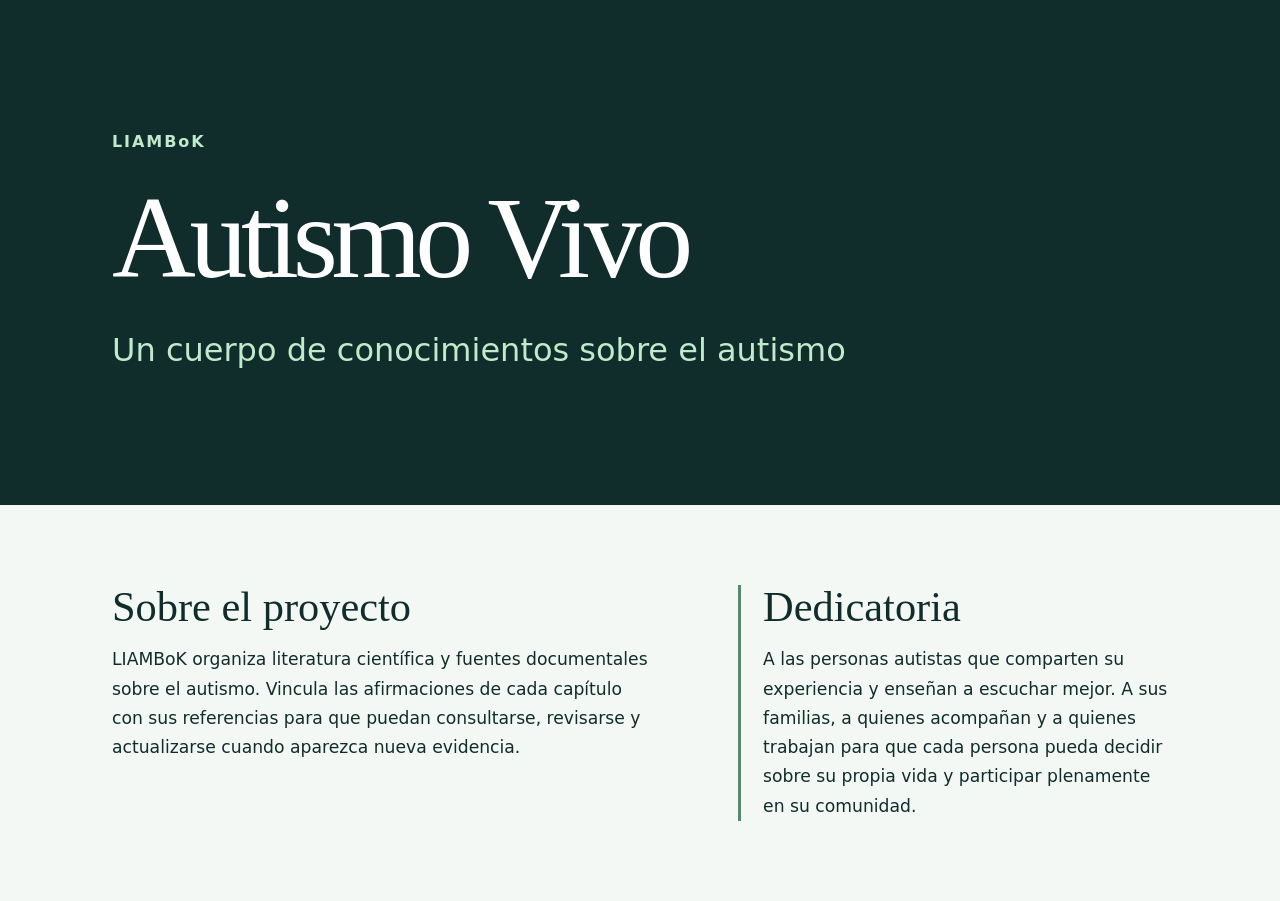
==== index.html @ 8f27c958 "Publica la portada de LIAMBoK" ====
<!doctype html>
<html lang="es">
<head>
  <meta charset="utf-8">
  <meta name="viewport" content="width=device-width, initial-scale=1">
  <meta name="description" content="LIAMBoK, un cuerpo de conocimientos vivo sobre el autismo que conecta fuentes, evidencia y revisión editorial.">
  <meta name="theme-color" content="#112d2b">
  <title>LIAMBoK · Autismo Vivo</title>
  <style>
    :root { color-scheme: light; --ink: #112d2b; --paper: #f3f8f5; --mint: #bfeacb; }
    * { box-sizing: border-box; }
    body { margin: 0; background: var(--paper); color: var(--ink); font-family: system-ui, sans-serif; }
    .wrap { width: min(100% - 3rem, 66rem); margin-inline: auto; }
    header { background: var(--ink); color: #fff; }
    .cover { padding-block: clamp(4rem, 12vw, 8rem); }
    .brand { margin: 0 0 1.4rem; color: var(--mint); font-weight: 650; letter-spacing: .12em; }
    h1, h2 { font-family: Georgia, serif; font-weight: 400; line-height: 1.05; }
    h1 { margin: 0; font-size: clamp(3.25rem, 10vw, 7.25rem); letter-spacing: -.055em; }
    .subtitle { margin: 1.45rem 0 0; color: var(--mint); font-size: clamp(1.25rem, 3.4vw, 2rem); }
    main { padding-block: clamp(2.75rem, 7vw, 5rem); }
    .content { display: grid; grid-template-columns: 1.25fr 1fr; gap: clamp(2rem, 7vw, 6rem); }
    h2 { margin: 0 0 1rem; font-size: clamp(1.9rem, 4vw, 2.65rem); }
    p { line-height: 1.7; }
    .content p { margin: 0; font-size: 1.075rem; }
    .dedication { border-left: .2rem solid #528b68; padding-left: 1.35rem; }
    @media (max-width: 44rem) { .content { grid-template-columns: 1fr; } }
  </style>
</head>
<body>
  <header>
    <div class="wrap cover">
      <p class="brand">LIAMBoK</p>
      <h1>Autismo Vivo</h1>
      <p class="subtitle">Un cuerpo de conocimientos sobre el autismo</p>
    </div>
  </header>
  <main class="wrap content">
    <section aria-labelledby="about">
      <h2 id="about">Sobre el proyecto</h2>
      <p>LIAMBoK organiza literatura científica y fuentes documentales sobre el autismo. Vincula las afirmaciones de cada capítulo con sus referencias para que puedan consultarse, revisarse y actualizarse cuando aparezca nueva evidencia.</p>
    </section>
    <section class="dedication" aria-labelledby="dedication">
      <h2 id="dedication">Dedicatoria</h2>
      <p>A las personas autistas que comparten su experiencia y enseñan a escuchar mejor. A sus familias, a quienes acompañan y a quienes trabajan para que cada persona pueda decidir sobre su propia vida y participar plenamente en su comunidad.</p>
    </section>
  </main>
</body>
</html>
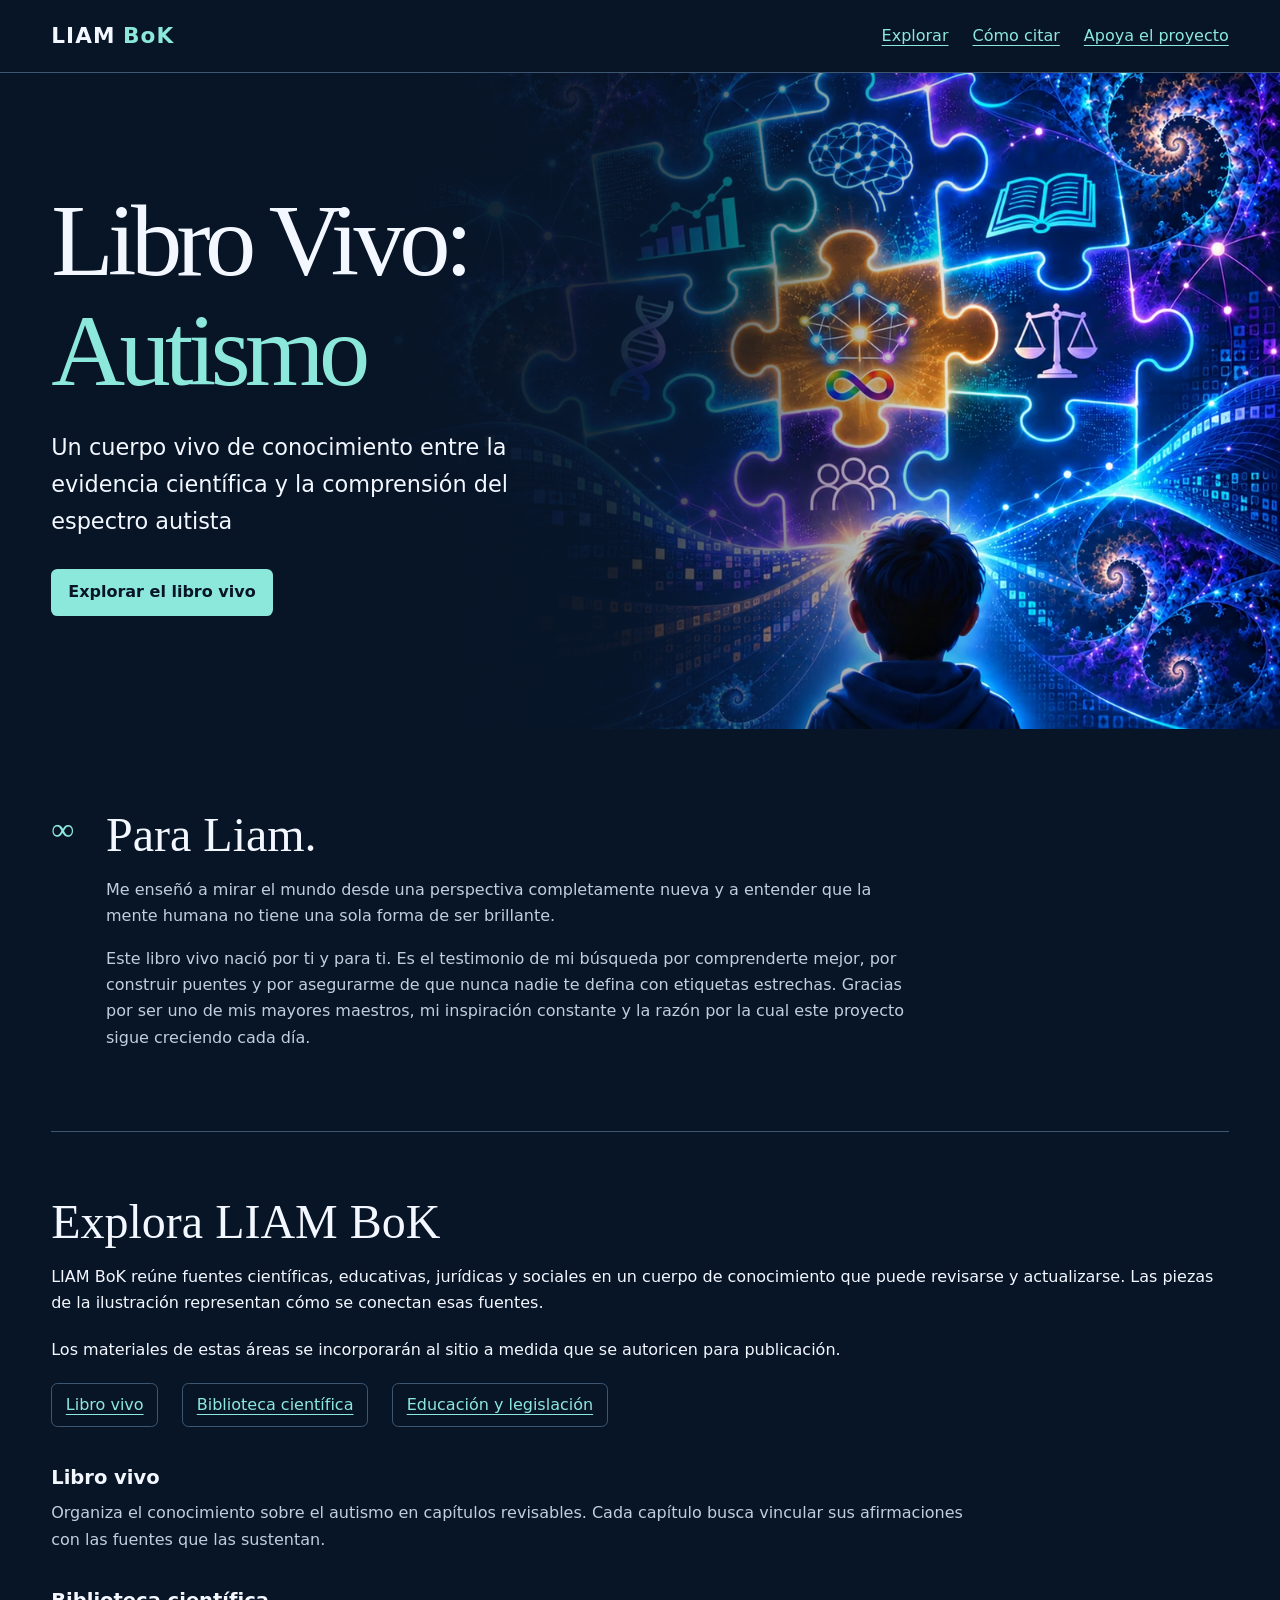
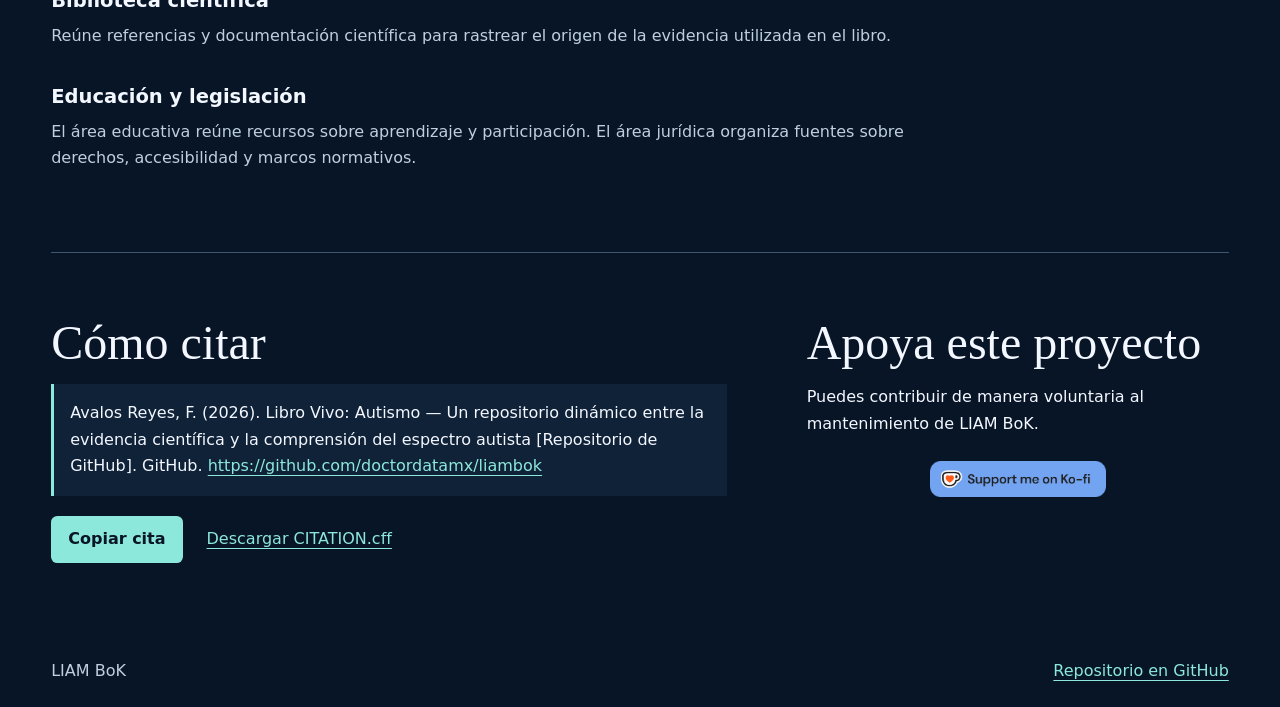
==== commit 8b797ba5: "Rediseña la portada institucional de LIAM BoK" ====
--- a/index.html
+++ b/index.html
@@ -3,46 +3,87 @@
 <head>
   <meta charset="utf-8">
   <meta name="viewport" content="width=device-width, initial-scale=1">
-  <meta name="description" content="LIAMBoK, un cuerpo de conocimientos vivo sobre el autismo que conecta fuentes, evidencia y revisión editorial.">
-  <meta name="theme-color" content="#112d2b">
-  <title>LIAMBoK · Autismo Vivo</title>
-  <style>
-    :root { color-scheme: light; --ink: #112d2b; --paper: #f3f8f5; --mint: #bfeacb; }
-    * { box-sizing: border-box; }
-    body { margin: 0; background: var(--paper); color: var(--ink); font-family: system-ui, sans-serif; }
-    .wrap { width: min(100% - 3rem, 66rem); margin-inline: auto; }
-    header { background: var(--ink); color: #fff; }
-    .cover { padding-block: clamp(4rem, 12vw, 8rem); }
-    .brand { margin: 0 0 1.4rem; color: var(--mint); font-weight: 650; letter-spacing: .12em; }
-    h1, h2 { font-family: Georgia, serif; font-weight: 400; line-height: 1.05; }
-    h1 { margin: 0; font-size: clamp(3.25rem, 10vw, 7.25rem); letter-spacing: -.055em; }
-    .subtitle { margin: 1.45rem 0 0; color: var(--mint); font-size: clamp(1.25rem, 3.4vw, 2rem); }
-    main { padding-block: clamp(2.75rem, 7vw, 5rem); }
-    .content { display: grid; grid-template-columns: 1.25fr 1fr; gap: clamp(2rem, 7vw, 6rem); }
-    h2 { margin: 0 0 1rem; font-size: clamp(1.9rem, 4vw, 2.65rem); }
-    p { line-height: 1.7; }
-    .content p { margin: 0; font-size: 1.075rem; }
-    .dedication { border-left: .2rem solid #528b68; padding-left: 1.35rem; }
-    @media (max-width: 44rem) { .content { grid-template-columns: 1fr; } }
-  </style>
+  <meta name="theme-color" content="#081526">
+  <meta name="description" content="LIAM BoK reúne conocimiento científico, educativo, jurídico y social sobre el autismo.">
+  <title>Libro Vivo: Autismo | LIAM BoK</title>
+  <link rel="stylesheet" href="styles.css">
+  <script src="citation.js" defer></script>
 </head>
 <body>
-  <header>
-    <div class="wrap cover">
-      <p class="brand">LIAMBoK</p>
-      <h1>Autismo Vivo</h1>
-      <p class="subtitle">Un cuerpo de conocimientos sobre el autismo</p>
+  <a class="skip" href="#contenido">Saltar al contenido</a>
+  <header class="masthead">
+    <div class="shell bar">
+      <a class="brand" href="./">LIAM <span>BoK</span></a>
+      <nav aria-label="Navegación principal">
+        <a href="#explorar">Explorar</a>
+        <a href="#como-citar">Cómo citar</a>
+        <a href="#apoyo">Apoya el proyecto</a>
+      </nav>
     </div>
   </header>
-  <main class="wrap content">
-    <section aria-labelledby="about">
-      <h2 id="about">Sobre el proyecto</h2>
-      <p>LIAMBoK organiza literatura científica y fuentes documentales sobre el autismo. Vincula las afirmaciones de cada capítulo con sus referencias para que puedan consultarse, revisarse y actualizarse cuando aparezca nueva evidencia.</p>
+  <main id="contenido">
+    <section class="hero" aria-labelledby="titulo">
+      <picture class="hero-art">
+        <source type="image/avif" srcset="portada-800.avif 800w, portada.avif 1600w" sizes="100vw">
+        <img src="portada.webp" alt="" width="1600" height="900" fetchpriority="high">
+      </picture>
+      <div class="shell hero-inner">
+        <div class="hero-copy">
+          <h1 id="titulo">Libro Vivo:<br><span>Autismo</span></h1>
+          <p>Un cuerpo vivo de conocimiento entre la evidencia científica y la comprensión del espectro autista</p>
+          <a class="primary" href="#libro">Explorar el libro vivo</a>
+        </div>
+      </div>
     </section>
-    <section class="dedication" aria-labelledby="dedication">
-      <h2 id="dedication">Dedicatoria</h2>
-      <p>A las personas autistas que comparten su experiencia y enseñan a escuchar mejor. A sus familias, a quienes acompañan y a quienes trabajan para que cada persona pueda decidir sobre su propia vida y participar plenamente en su comunidad.</p>
-    </section>
+    <div class="shell">
+      <section class="dedication" aria-labelledby="para-liam">
+        <span class="infinity" aria-hidden="true">∞</span>
+        <div>
+          <h2 id="para-liam">Para Liam.</h2>
+          <p>Me enseñó a mirar el mundo desde una perspectiva completamente nueva y a entender que la mente humana no tiene una sola forma de ser brillante.</p>
+          <p>Este libro vivo nació por ti y para ti. Es el testimonio de mi búsqueda por comprenderte mejor, por construir puentes y por asegurarme de que nunca nadie te defina con etiquetas estrechas. Gracias por ser uno de mis mayores maestros, mi inspiración constante y la razón por la cual este proyecto sigue creciendo cada día.</p>
+        </div>
+      </section>
+      <section class="section" id="explorar" aria-labelledby="explorar-titulo">
+        <h2 id="explorar-titulo">Explora LIAM BoK</h2>
+        <p>LIAM BoK reúne fuentes científicas, educativas, jurídicas y sociales en un cuerpo de conocimiento que puede revisarse y actualizarse. Las piezas de la ilustración representan cómo se conectan esas fuentes.</p>
+        <p>Los materiales de estas áreas se incorporarán al sitio a medida que se autoricen para publicación.</p>
+        <nav class="topics" aria-label="Áreas del cuerpo de conocimiento">
+          <a href="#libro">Libro vivo</a>
+          <a href="#biblioteca">Biblioteca científica</a>
+          <a href="#educacion-legislacion">Educación y legislación</a>
+        </nav>
+        <div class="area" id="libro">
+          <h3>Libro vivo</h3>
+          <p>Organiza el conocimiento sobre el autismo en capítulos revisables. Cada capítulo busca vincular sus afirmaciones con las fuentes que las sustentan.</p>
+        </div>
+        <div class="area" id="biblioteca">
+          <h3>Biblioteca científica</h3>
+          <p>Reúne referencias y documentación científica para rastrear el origen de la evidencia utilizada en el libro.</p>
+        </div>
+        <div class="area" id="educacion-legislacion">
+          <h3>Educación y legislación</h3>
+          <p>El área educativa reúne recursos sobre aprendizaje y participación. El área jurídica organiza fuentes sobre derechos, accesibilidad y marcos normativos.</p>
+        </div>
+      </section>
+      <div class="closing">
+        <section id="como-citar" aria-labelledby="cita-titulo">
+          <h2 id="cita-titulo">Cómo citar</h2>
+          <p class="citation" id="cita">Avalos Reyes, F. (2026). Libro Vivo: Autismo — Un repositorio dinámico entre la evidencia científica y la comprensión del espectro autista [Repositorio de GitHub]. GitHub. <a href="https://github.com/doctordatamx/liambok">https://github.com/doctordatamx/liambok</a></p>
+          <div class="actions">
+            <button type="button" id="copiar-cita" hidden>Copiar cita</button>
+            <a href="CITATION.cff" download>Descargar CITATION.cff</a>
+          </div>
+          <p id="estado-cita" role="status"></p>
+        </section>
+        <section id="apoyo" aria-labelledby="apoyo-titulo">
+          <h2 id="apoyo-titulo">Apoya este proyecto</h2>
+          <p>Puedes contribuir de manera voluntaria al mantenimiento de LIAM BoK.</p>
+          <a class="kofi" href="https://ko-fi.com/A5X5242156"><img src="kofi.avif" alt="Apoyar en Ko-fi" width="980" height="198" loading="lazy"></a>
+        </section>
+      </div>
+    </div>
   </main>
+  <footer><div class="shell bar"><span>LIAM BoK</span><a href="https://github.com/doctordatamx/liambok">Repositorio en GitHub</a></div></footer>
 </body>
 </html>
--- a/styles.css
+++ b/styles.css
@@ -0,0 +1,54 @@
+:root { color-scheme: dark; --navy: #081526; --panel: #102238; --line: #3d5773; --text: #f3f7ff; --muted: #bfcee1; --mint: #8ce8db; }
+* { box-sizing: border-box; }
+body { margin: 0; background: var(--navy); color: var(--text); font: 1rem/1.65 system-ui, sans-serif; }
+a { color: var(--mint); text-underline-offset: .24em; }
+a:hover { text-decoration-thickness: .14em; }
+:focus-visible { outline: 3px solid #ffd96e; outline-offset: 4px; }
+.skip { position: absolute; left: 1rem; top: .75rem; z-index: 3; padding: .6rem 1rem; background: var(--navy); transform: translateY(-180%); }
+.skip:focus { transform: none; }
+.shell { width: min(100% - clamp(2rem, 8vw, 7rem), 77rem); margin-inline: auto; }
+.bar, nav, .actions { display: flex; flex-wrap: wrap; align-items: center; gap: .65rem 1.5rem; }
+.bar { justify-content: space-between; min-height: 4.5rem; padding-block: .55rem; }
+.masthead, footer { border-block-end: 1px solid var(--line); }
+nav a, .bar a, .actions a { display: inline-flex; align-items: center; min-height: 2.75rem; }
+.brand { gap: .35em; font-size: 1.35rem; letter-spacing: .05em; color: var(--text); font-weight: 750; text-decoration: none; }
+.brand span, h1 span { color: var(--mint); }
+.hero { position: relative; isolation: isolate; background: #0c2138; }
+.hero-art, .hero::after { position: absolute; inset: 0; }
+.hero-art img { display: block; width: 100%; height: 100%; object-fit: cover; object-position: 70% center; }
+.hero::after { content: ""; background: linear-gradient(90deg, #081526 0%, #081526f5 28%, #081526e6 48%, transparent 77%); }
+.hero-inner { display: grid; align-items: center; min-height: clamp(29rem, 59vw, 41rem); padding-block: clamp(3rem, 8vw, 6rem); }
+.hero-copy { max-width: 48%; position: relative; z-index: 1; }
+h1, h2 { font-family: Georgia, serif; font-weight: 400; line-height: 1.08; }
+h1 { font-size: clamp(3rem, 8vw, 6.7rem); letter-spacing: -.055em; margin: 0; }
+h2 { font-size: clamp(2rem, 4vw, 3rem); margin: 0 0 1rem; }
+h3 { font-size: 1.22rem; margin: 0 0 .35rem; }
+p { margin: 0 0 1.25rem; }
+.hero-copy p { max-width: 29rem; font-size: clamp(1.12rem, 2.5vw, 1.4rem); margin: 1.4rem 0 1.8rem; }
+.primary, .kofi, button { display: inline-flex; align-items: center; justify-content: center; min-height: 2.75rem; padding: .6rem 1rem; border-radius: .4rem; font: inherit; font-weight: 700; text-decoration: none; border: 1px solid transparent; }
+.primary, button { background: var(--mint); color: #081526; }
+button { cursor: pointer; }
+button[hidden] { display: none; }
+.kofi { padding: 0; }
+.kofi img { display: block; width: min(100%, 11rem); height: auto; }
+.primary:hover, .kofi:hover, button:hover { text-decoration: underline; }
+.dedication { display: grid; grid-template-columns: auto 1fr; gap: clamp(.8rem, 4vw, 2rem); max-width: 54rem; padding-block: clamp(2.5rem, 7vw, 5rem); }
+.dedication p, .area p { color: var(--muted); margin: 0; }
+.dedication p + p { margin-top: 1rem; }
+.infinity { color: var(--mint); font: 2rem/1.25 Georgia, serif; }
+.section, .closing { border-top: 1px solid var(--line); padding-block: clamp(2.25rem, 6vw, 4rem); }
+.topics { margin-block: 1.2rem; }
+.topics a { padding-inline: .85rem; border: 1px solid var(--line); border-radius: .4rem; }
+.area { padding-block: 1rem; max-width: 57rem; }
+.closing { display: grid; grid-template-columns: 1.6fr 1fr; gap: clamp(2rem, 7vw, 5rem); }
+.citation { background: var(--panel); border-inline-start: .2rem solid var(--mint); padding: 1rem; overflow-wrap: anywhere; }
+#estado-cita { margin: .5rem 0 0; color: var(--muted); }
+footer { border-block: 1px solid var(--line) 0; color: var(--muted); }
+@media (max-width: 43rem) { .closing { grid-template-columns: 1fr; } }
+@media (max-width: 54rem) {
+  .hero-inner { min-height: 36rem; align-items: end; padding-top: 12rem; }
+  .hero-copy { max-width: 34rem; }
+  .hero-art img { object-position: 72% center; }
+  .hero::after { background: linear-gradient(0deg, #081526 6%, #081526f5 48%, #081526d9 66%, transparent); }
+}
+@media (prefers-reduced-motion: reduce) { *, *::before, *::after { scroll-behavior: auto !important; } }
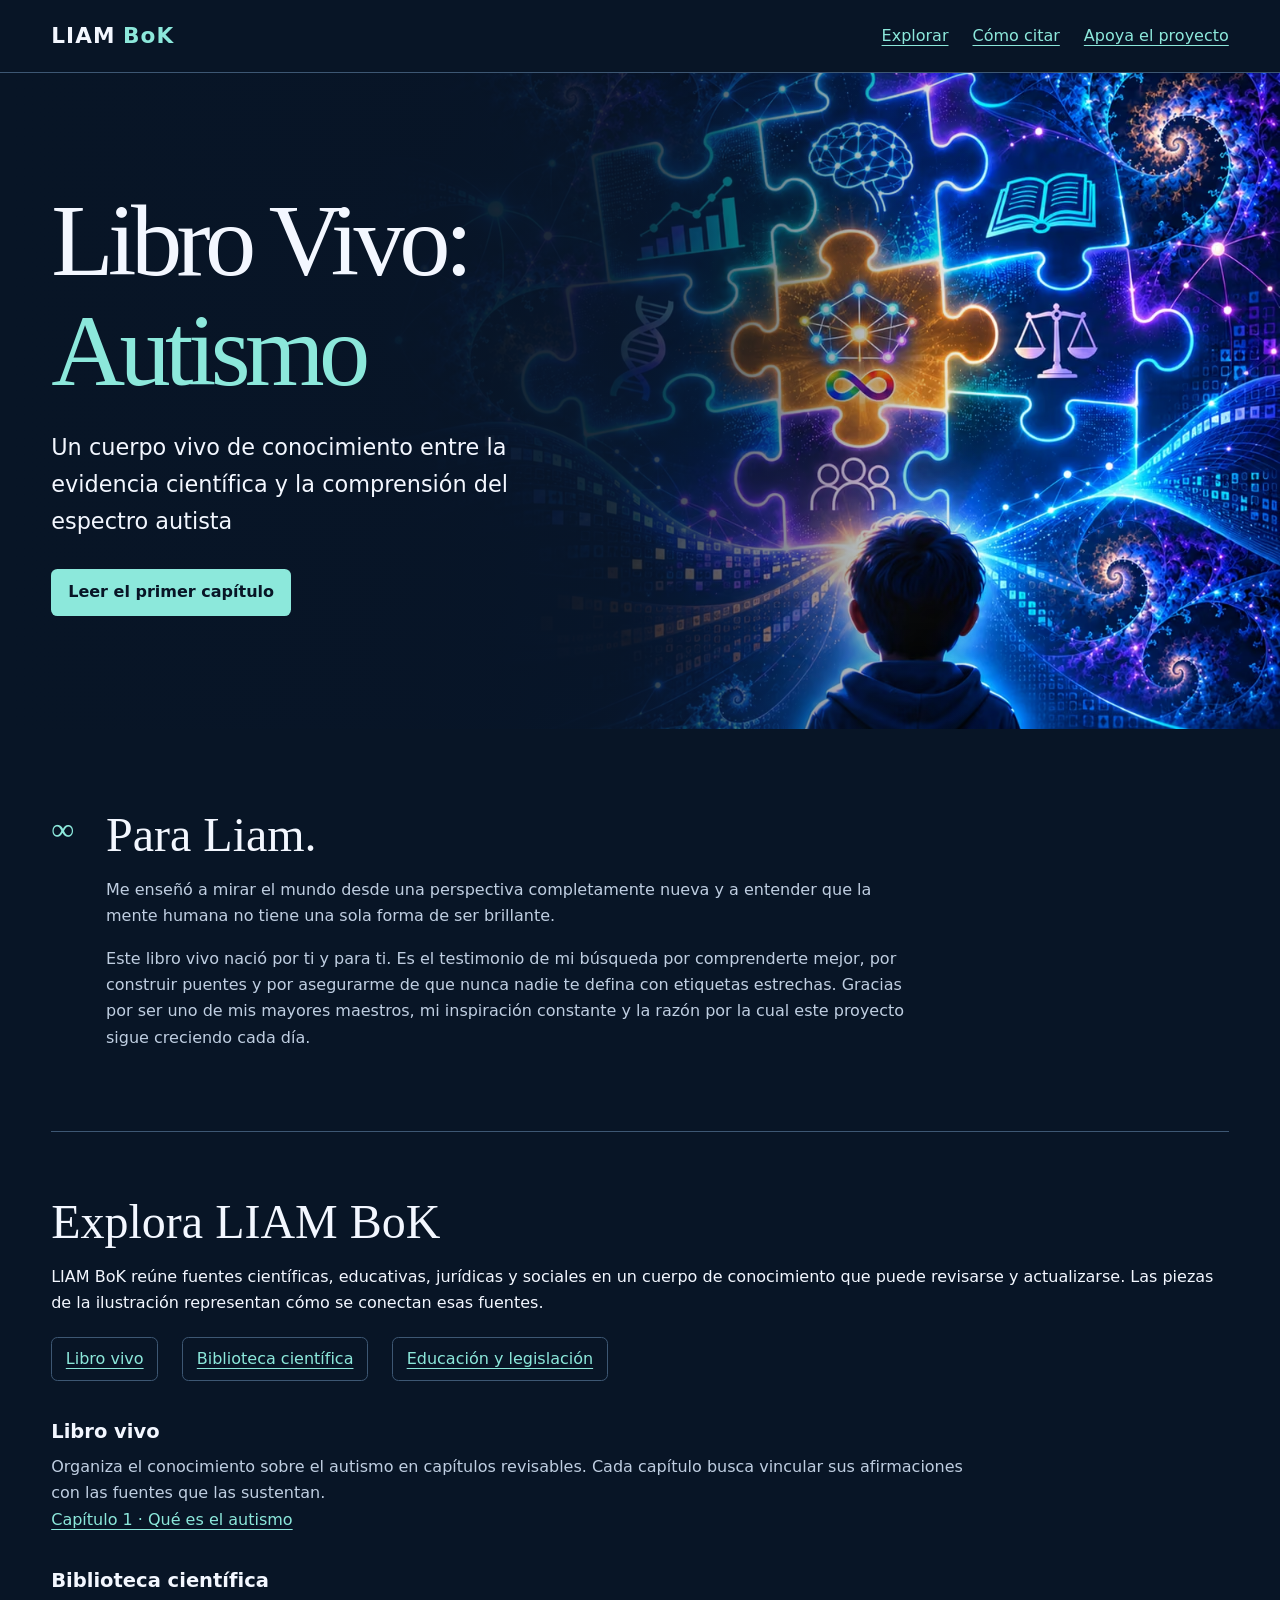
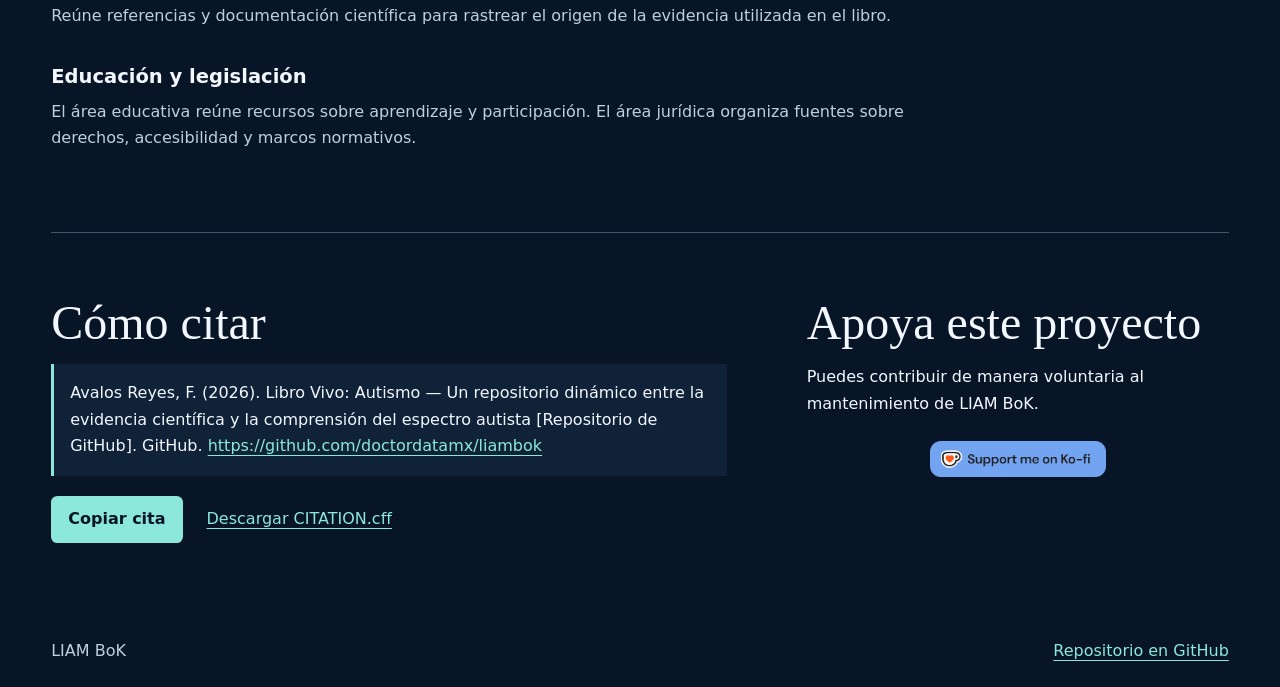
==== commit a4abd180: "Publica el primer capítulo de Libro Vivo: Autismo" ====
--- a/index.html
+++ b/index.html
@@ -31,7 +31,7 @@
         <div class="hero-copy">
           <h1 id="titulo">Libro Vivo:<br><span>Autismo</span></h1>
           <p>Un cuerpo vivo de conocimiento entre la evidencia científica y la comprensión del espectro autista</p>
-          <a class="primary" href="#libro">Explorar el libro vivo</a>
+          <a class="primary" href="capitulo-01.html">Leer el primer capítulo</a>
         </div>
       </div>
     </section>
@@ -47,7 +47,6 @@
       <section class="section" id="explorar" aria-labelledby="explorar-titulo">
         <h2 id="explorar-titulo">Explora LIAM BoK</h2>
         <p>LIAM BoK reúne fuentes científicas, educativas, jurídicas y sociales en un cuerpo de conocimiento que puede revisarse y actualizarse. Las piezas de la ilustración representan cómo se conectan esas fuentes.</p>
-        <p>Los materiales de estas áreas se incorporarán al sitio a medida que se autoricen para publicación.</p>
         <nav class="topics" aria-label="Áreas del cuerpo de conocimiento">
           <a href="#libro">Libro vivo</a>
           <a href="#biblioteca">Biblioteca científica</a>
@@ -56,6 +55,7 @@
         <div class="area" id="libro">
           <h3>Libro vivo</h3>
           <p>Organiza el conocimiento sobre el autismo en capítulos revisables. Cada capítulo busca vincular sus afirmaciones con las fuentes que las sustentan.</p>
+          <p><a href="capitulo-01.html">Capítulo 1 · Qué es el autismo</a></p>
         </div>
         <div class="area" id="biblioteca">
           <h3>Biblioteca científica</h3>
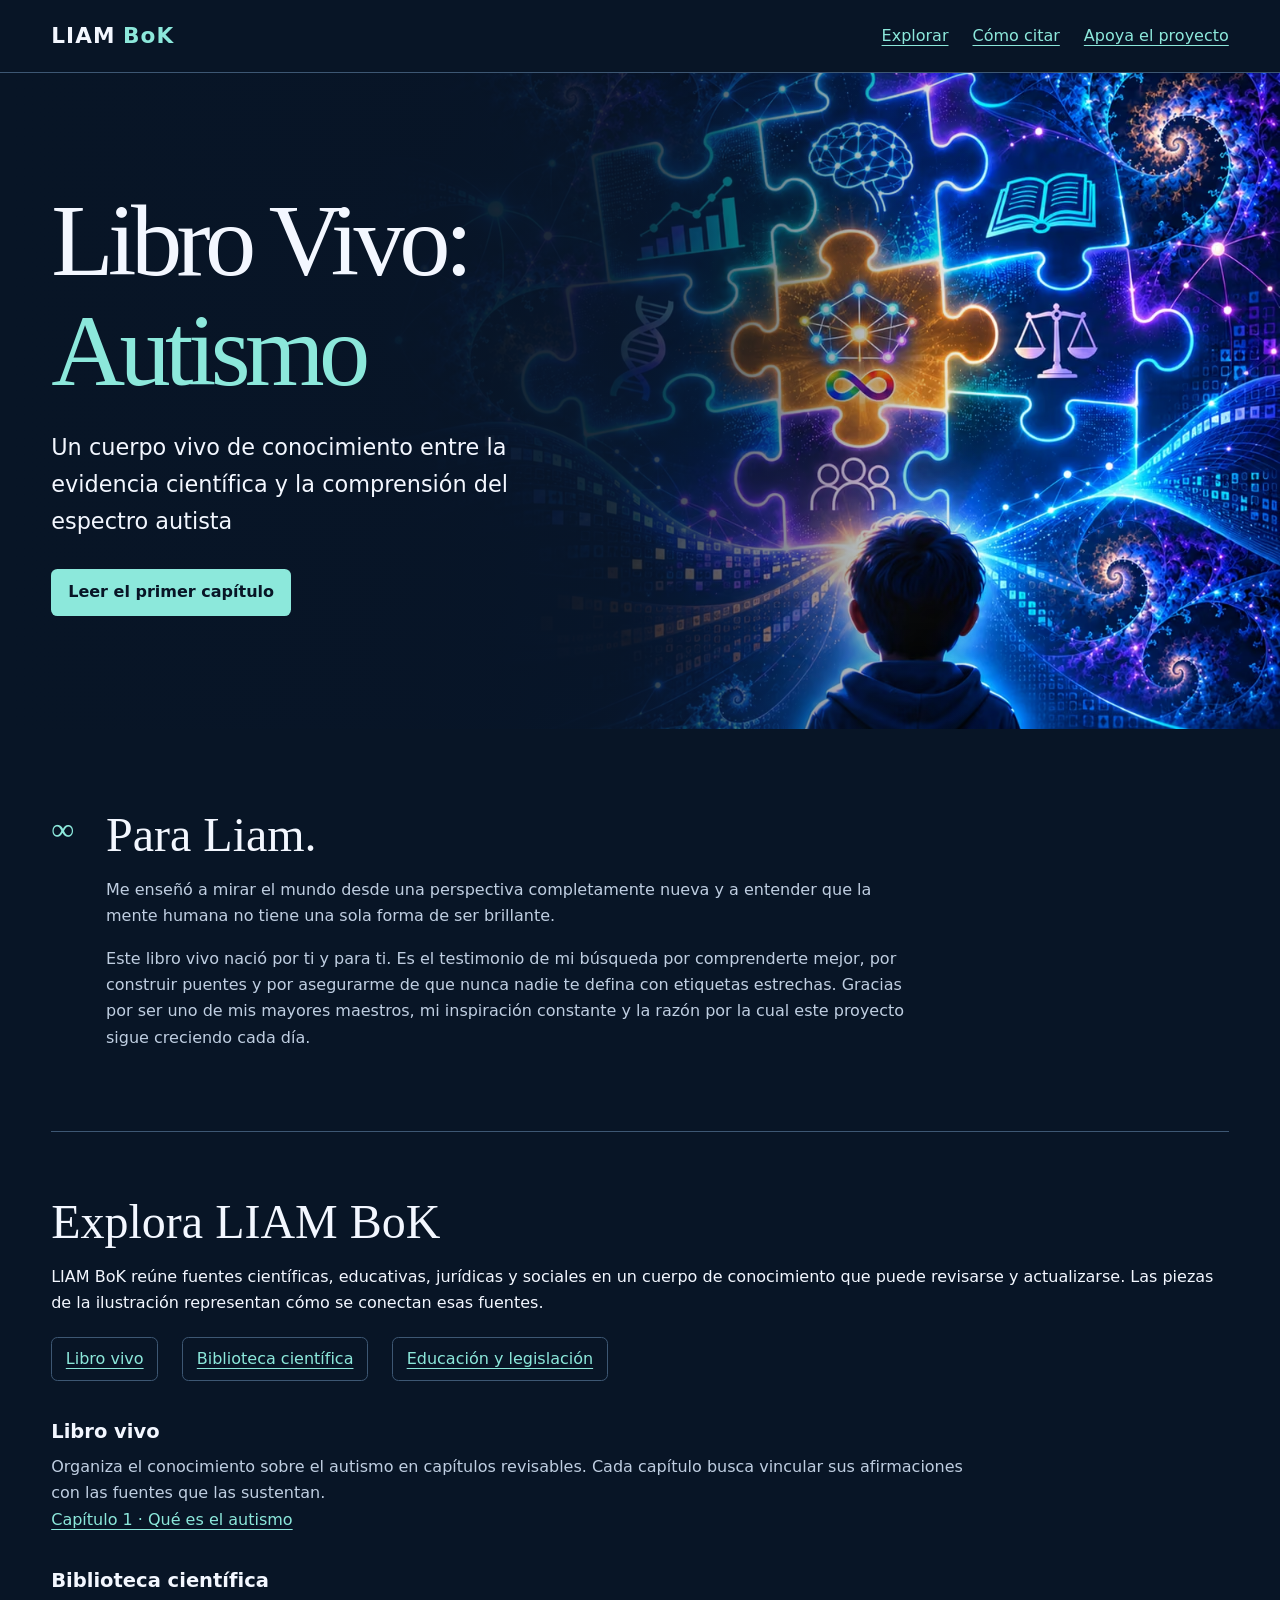
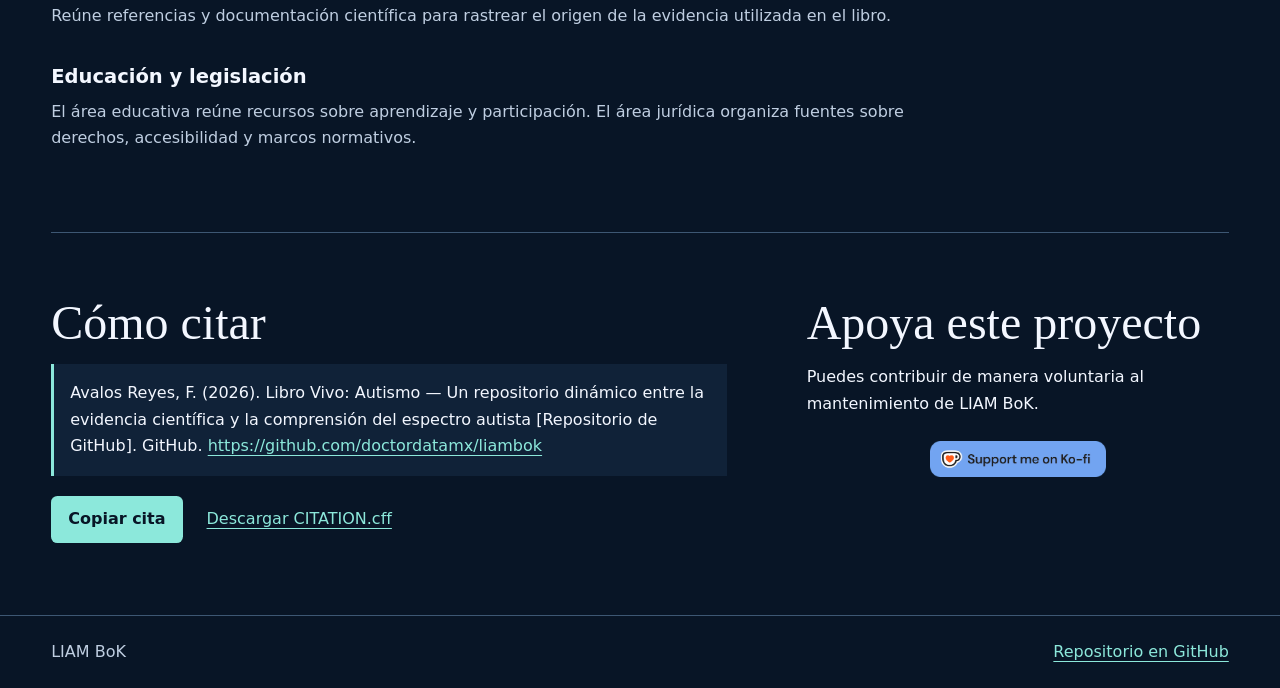
==== commit 7a0ce8ae: "Adapta portada y capítulo a escritorio, tablet y celular" ====
--- a/index.html
+++ b/index.html
@@ -6,7 +6,7 @@
   <meta name="theme-color" content="#081526">
   <meta name="description" content="LIAM BoK reúne conocimiento científico, educativo, jurídico y social sobre el autismo.">
   <title>Libro Vivo: Autismo | LIAM BoK</title>
-  <link rel="stylesheet" href="styles.css">
+  <link rel="stylesheet" href="styles.css?v=2">
   <script src="citation.js" defer></script>
 </head>
 <body>
@@ -24,6 +24,7 @@
   <main id="contenido">
     <section class="hero" aria-labelledby="titulo">
       <picture class="hero-art">
+        <source media="(max-width: 39rem)" type="image/avif" srcset="portada-800.avif">
         <source type="image/avif" srcset="portada-800.avif 800w, portada.avif 1600w" sizes="100vw">
         <img src="portada.webp" alt="" width="1600" height="900" fetchpriority="high">
       </picture>
--- a/styles.css
+++ b/styles.css
@@ -40,15 +40,31 @@
 .topics { margin-block: 1.2rem; }
 .topics a { padding-inline: .85rem; border: 1px solid var(--line); border-radius: .4rem; }
 .area { padding-block: 1rem; max-width: 57rem; }
-.closing { display: grid; grid-template-columns: 1.6fr 1fr; gap: clamp(2rem, 7vw, 5rem); }
+.closing { display: grid; grid-template-columns: minmax(0, 1.6fr) minmax(0, 1fr); gap: clamp(2rem, 7vw, 5rem); }
 .citation { background: var(--panel); border-inline-start: .2rem solid var(--mint); padding: 1rem; overflow-wrap: anywhere; }
 #estado-cita { margin: .5rem 0 0; color: var(--muted); }
-footer { border-block: 1px solid var(--line) 0; color: var(--muted); }
-@media (max-width: 43rem) { .closing { grid-template-columns: 1fr; } }
-@media (max-width: 54rem) {
-  .hero-inner { min-height: 36rem; align-items: end; padding-top: 12rem; }
-  .hero-copy { max-width: 34rem; }
-  .hero-art img { object-position: 72% center; }
-  .hero::after { background: linear-gradient(0deg, #081526 6%, #081526f5 48%, #081526d9 66%, transparent); }
+footer { border-block-start: 1px solid var(--line); border-block-end: 0; color: var(--muted); }
+@media (max-width: 64rem) {
+  .hero-copy { max-width: 54%; }
+  .hero::after { background: linear-gradient(90deg, #081526 0%, #081526f5 29%, #081526e6 52%, transparent 88%); }
+  .hero-art img { object-position: 78% center; }
+}
+@media (max-width: 48rem) {
+  .closing { grid-template-columns: minmax(0, 1fr); }
+}
+@media (max-width: 39rem) {
+  .masthead .bar { align-items: start; flex-direction: column; gap: 0; padding-block: .4rem; }
+  .masthead nav { gap: 0 .85rem; }
+  .masthead nav a { font-size: .9rem; }
+  .hero { background: var(--navy); }
+  .hero-inner { min-height: auto; padding-block: clamp(10.5rem, 48vw, 16rem) 2.5rem; }
+  .hero-copy { max-width: 30rem; }
+  .hero-art, .hero::after { bottom: auto; height: clamp(12rem, 56vw, 19rem); }
+  .hero-art img { object-position: 87% 38%; }
+  .hero::after { background: linear-gradient(0deg, var(--navy), transparent 72%); }
+  .hero h1 { font-size: clamp(2.65rem, 11vw, 4rem); }
+  .hero-copy p { margin-block: 1rem 1.4rem; }
+  .topics { display: grid; gap: .55rem; }
+  .topics a { width: 100%; }
 }
 @media (prefers-reduced-motion: reduce) { *, *::before, *::after { scroll-behavior: auto !important; } }
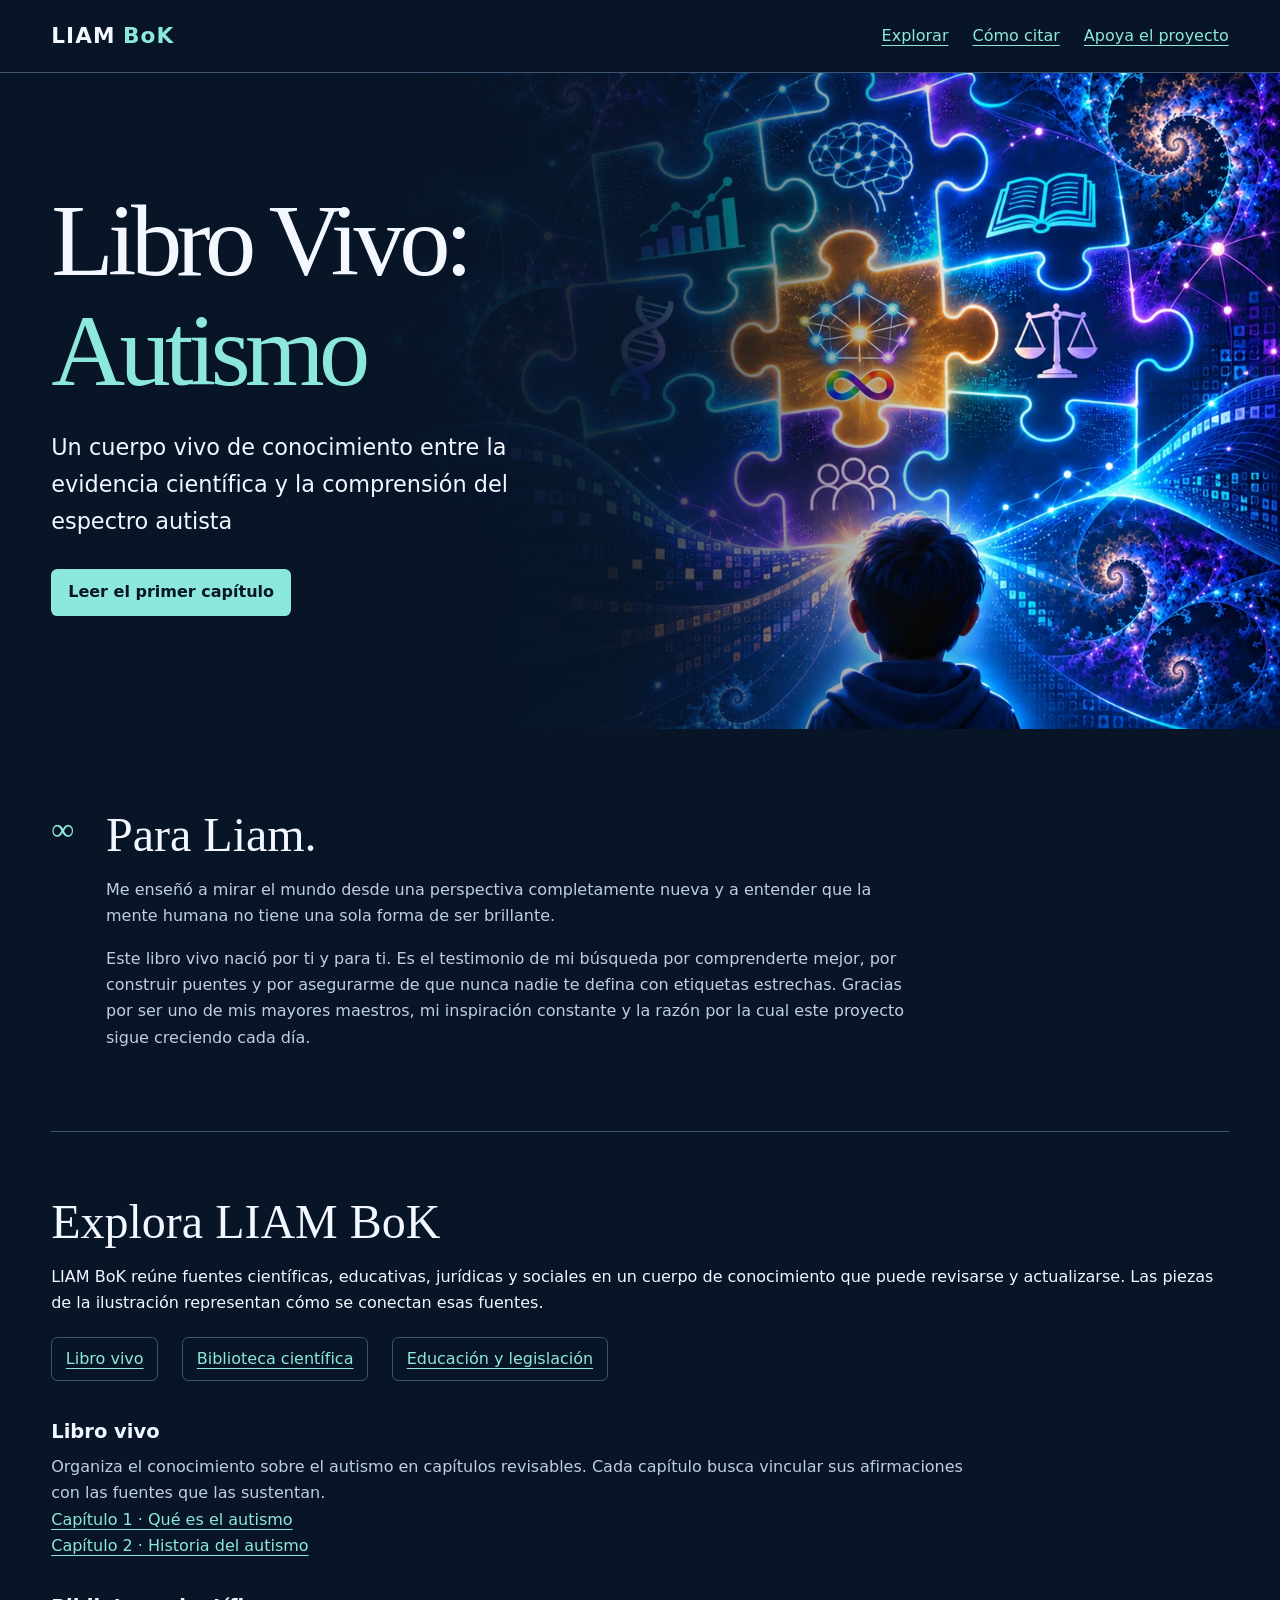
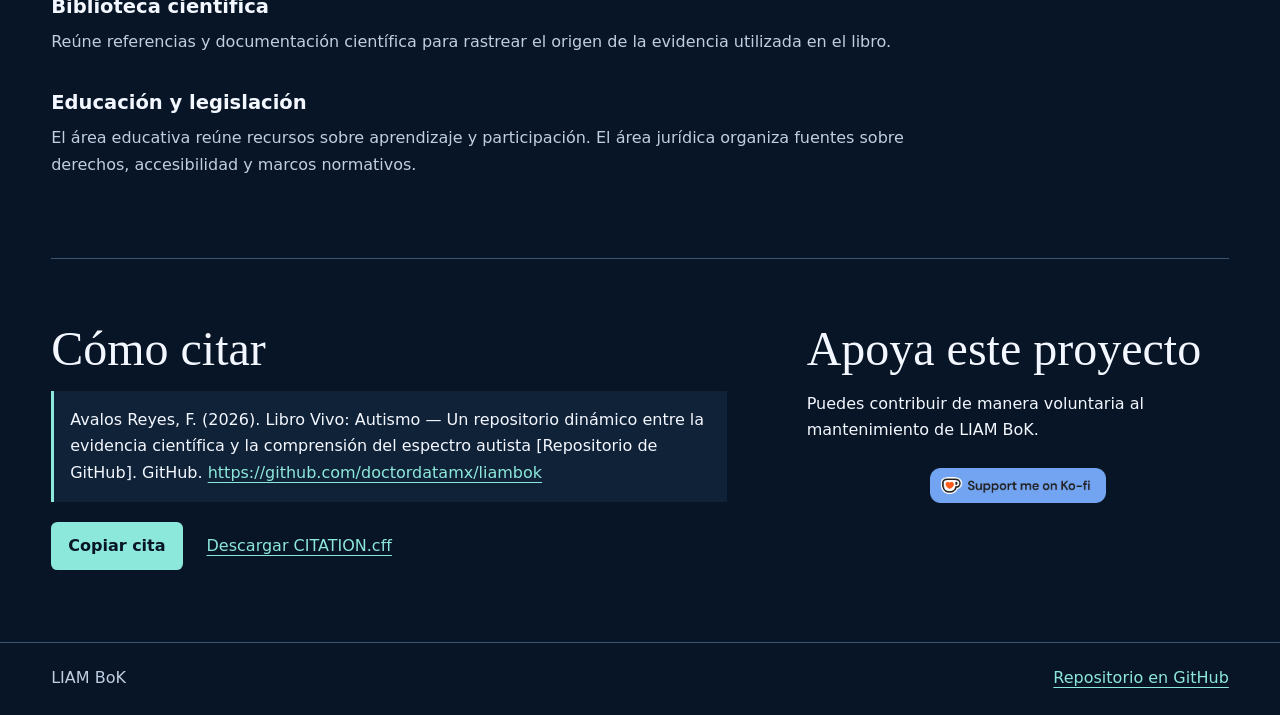
==== commit e146bf1f: "Publica el capítulo 2: Historia del autismo" ====
--- a/index.html
+++ b/index.html
@@ -57,6 +57,7 @@
           <h3>Libro vivo</h3>
           <p>Organiza el conocimiento sobre el autismo en capítulos revisables. Cada capítulo busca vincular sus afirmaciones con las fuentes que las sustentan.</p>
           <p><a href="capitulo-01.html">Capítulo 1 · Qué es el autismo</a></p>
+          <p><a href="capitulo-02.html">Capítulo 2 · Historia del autismo</a></p>
         </div>
         <div class="area" id="biblioteca">
           <h3>Biblioteca científica</h3>
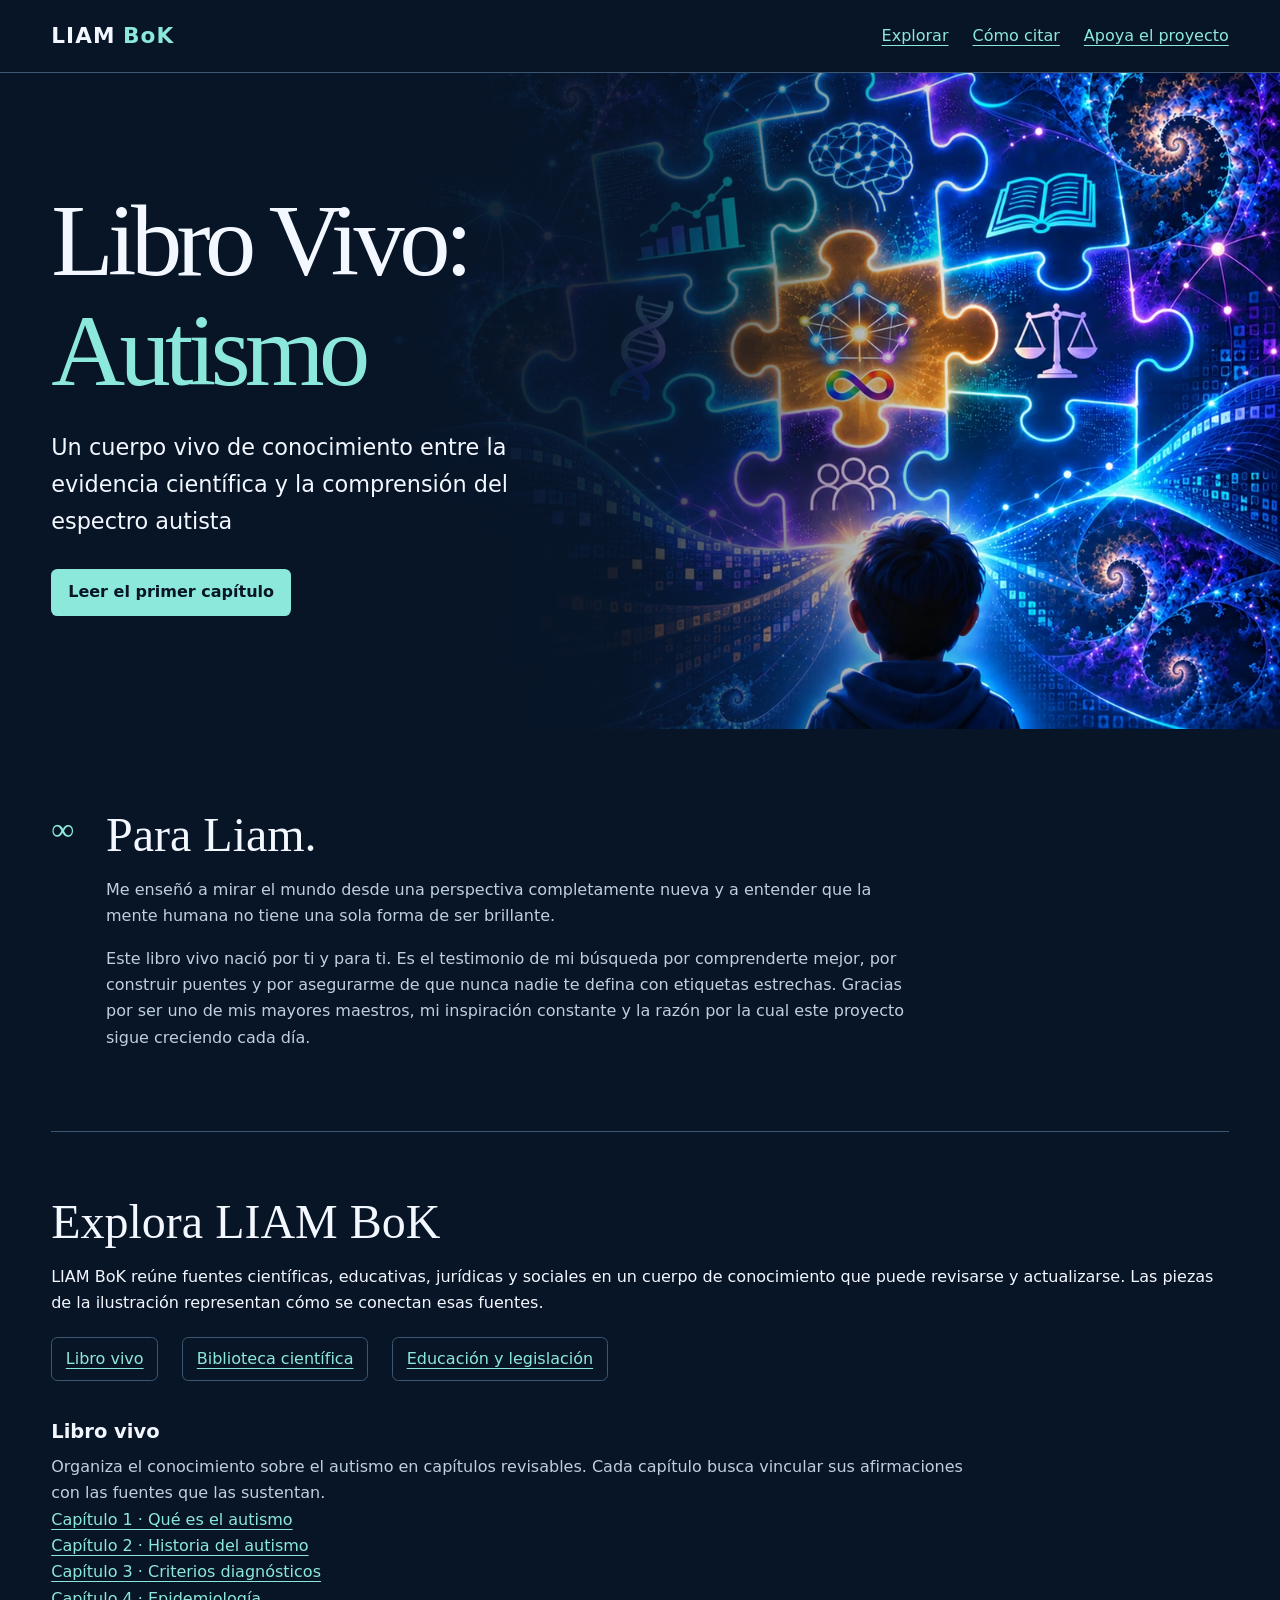
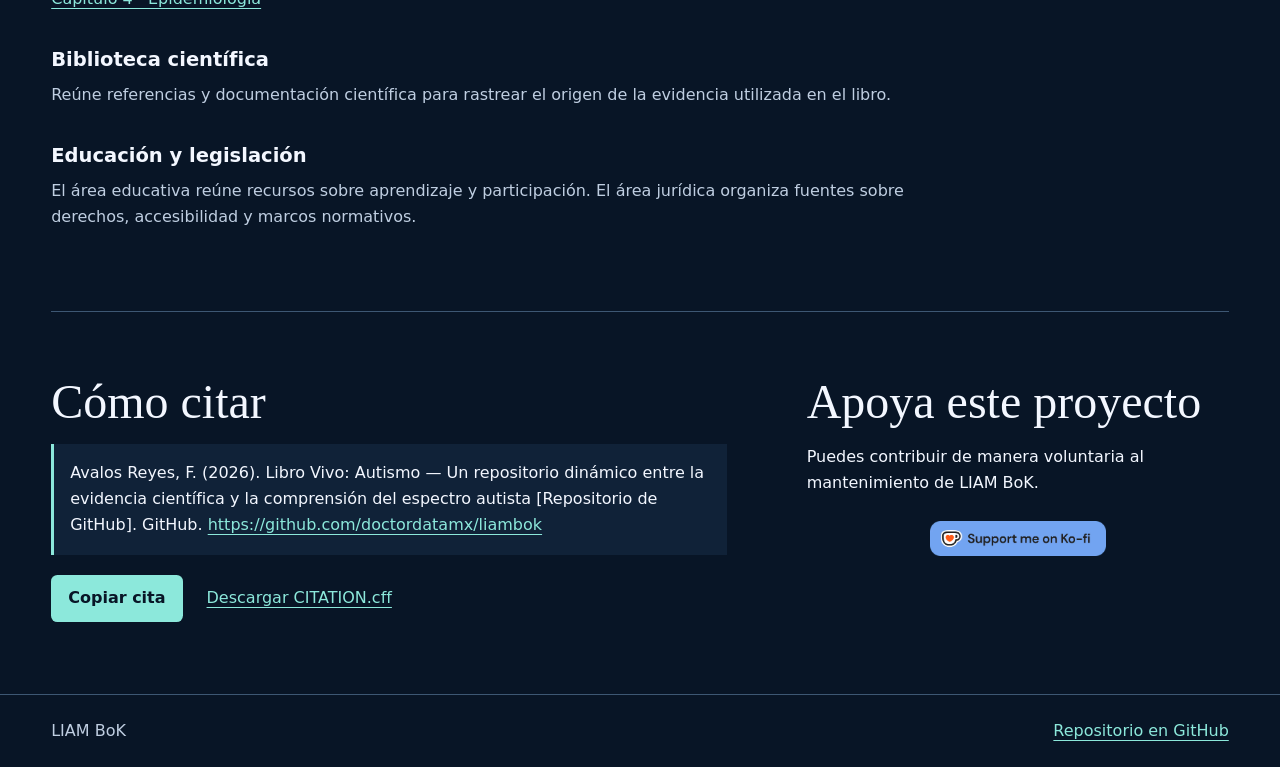
==== commit bd59a83d: "Publica capítulos 3 y 4 con referencias APA" ====
--- a/index.html
+++ b/index.html
@@ -58,6 +58,8 @@
           <p>Organiza el conocimiento sobre el autismo en capítulos revisables. Cada capítulo busca vincular sus afirmaciones con las fuentes que las sustentan.</p>
           <p><a href="capitulo-01.html">Capítulo 1 · Qué es el autismo</a></p>
           <p><a href="capitulo-02.html">Capítulo 2 · Historia del autismo</a></p>
+          <p><a href="capitulo-03.html">Capítulo 3 · Criterios diagnósticos</a></p>
+          <p><a href="capitulo-04.html">Capítulo 4 · Epidemiología</a></p>
         </div>
         <div class="area" id="biblioteca">
           <h3>Biblioteca científica</h3>
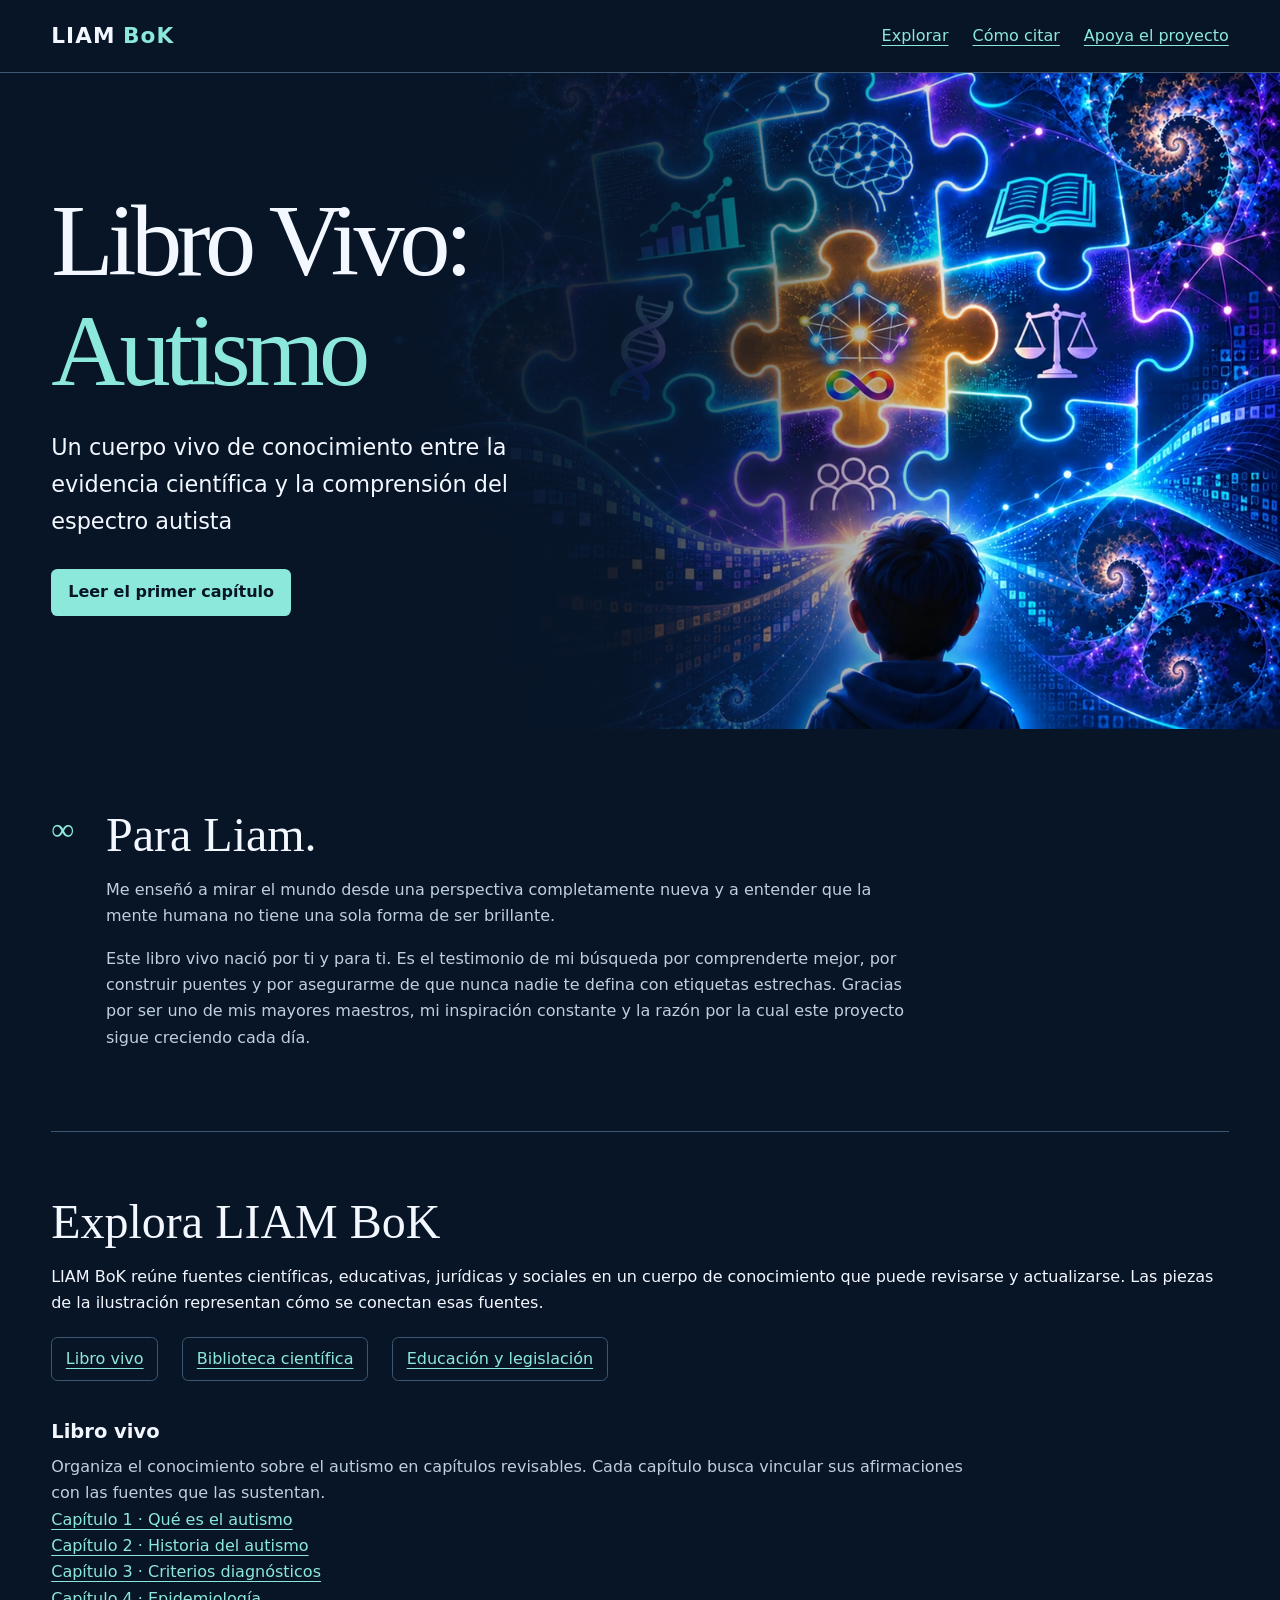
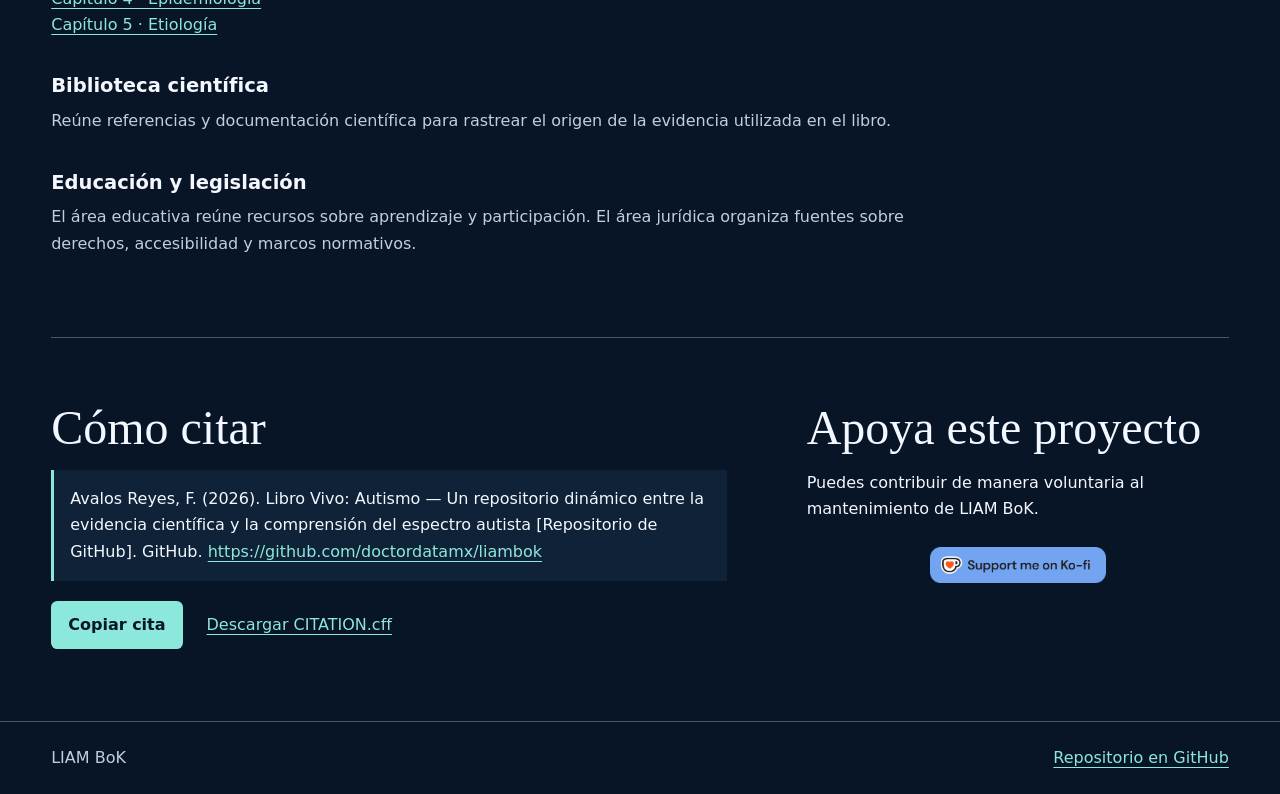
==== commit 26762985: "Publica el capítulo 5: Etiología" ====
--- a/index.html
+++ b/index.html
@@ -60,6 +60,7 @@
           <p><a href="capitulo-02.html">Capítulo 2 · Historia del autismo</a></p>
           <p><a href="capitulo-03.html">Capítulo 3 · Criterios diagnósticos</a></p>
           <p><a href="capitulo-04.html">Capítulo 4 · Epidemiología</a></p>
+          <p><a href="capitulo-05.html">Capítulo 5 · Etiología</a></p>
         </div>
         <div class="area" id="biblioteca">
           <h3>Biblioteca científica</h3>
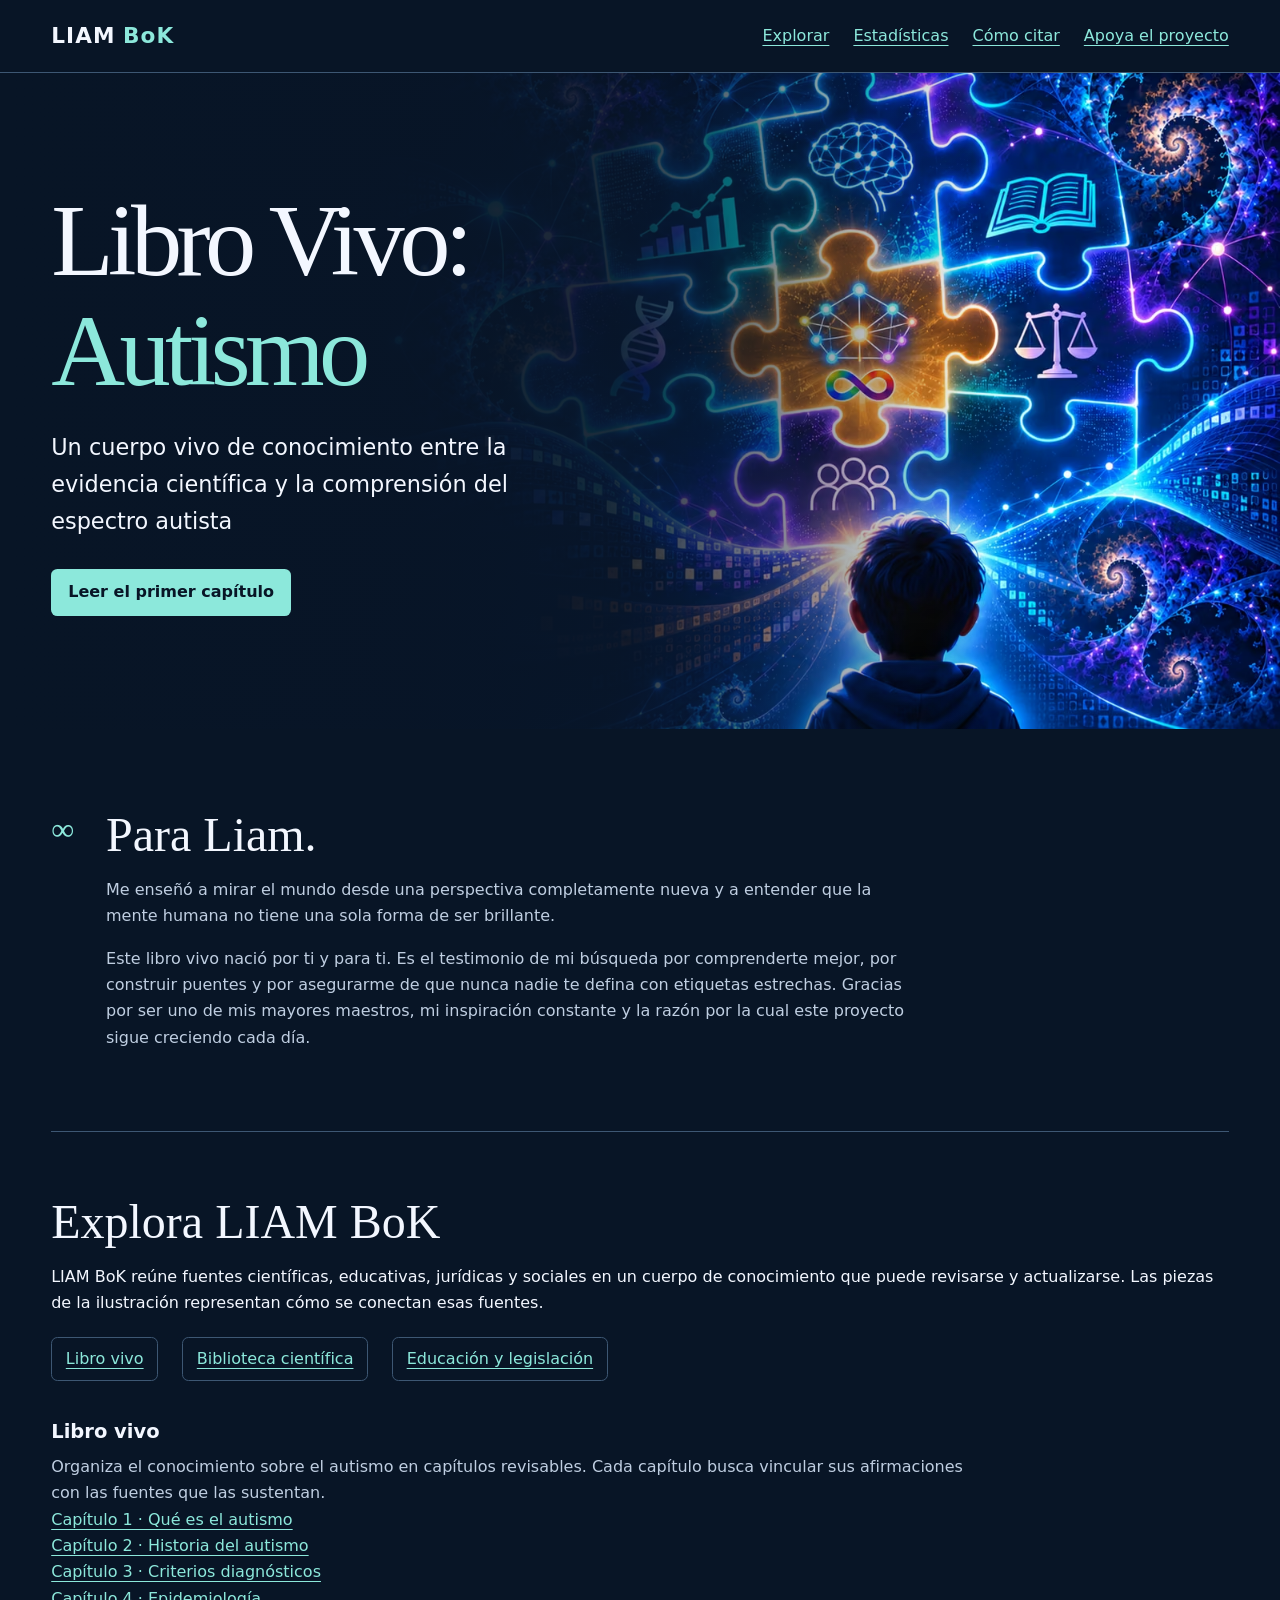
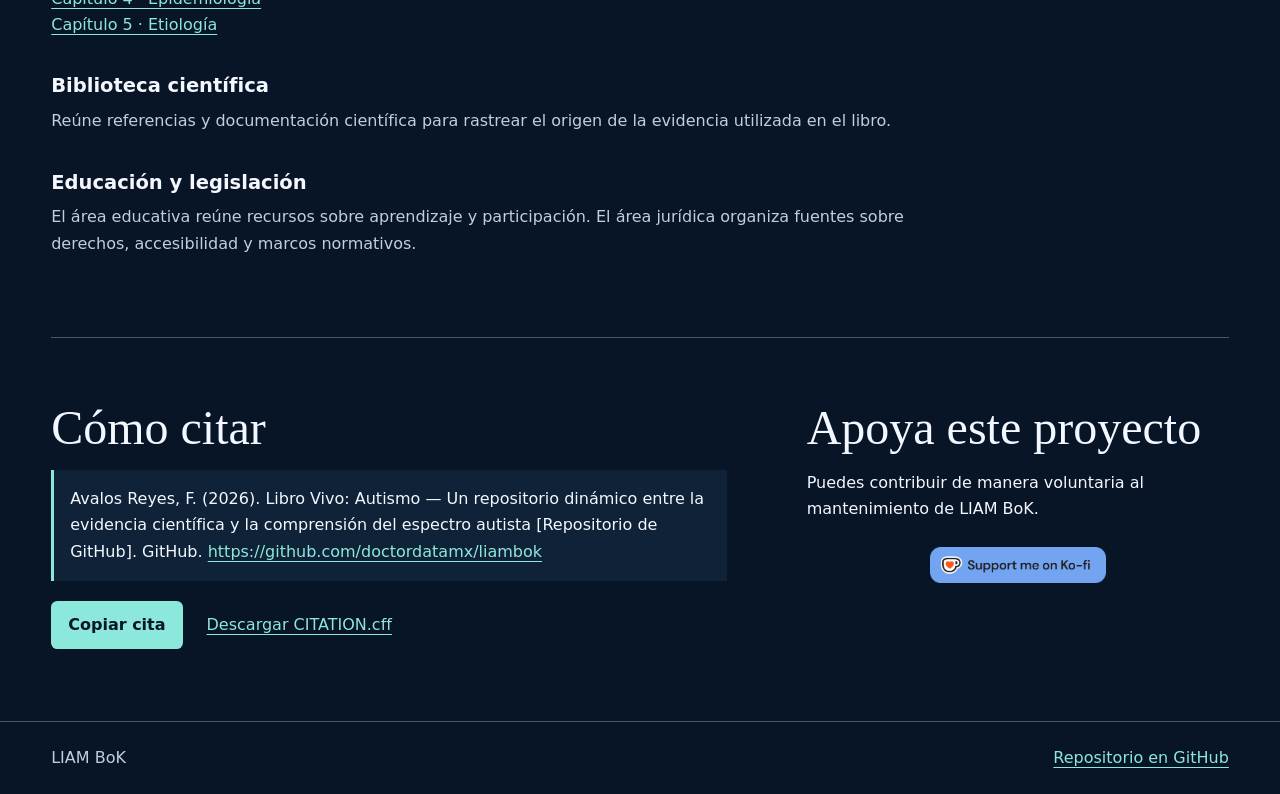
==== commit c5d6a1b5: "Publica estadísticas y red de coautoría" ====
--- a/index.html
+++ b/index.html
@@ -16,6 +16,7 @@
       <a class="brand" href="./">LIAM <span>BoK</span></a>
       <nav aria-label="Navegación principal">
         <a href="#explorar">Explorar</a>
+        <a href="estadisticas.html">Estadísticas</a>
         <a href="#como-citar">Cómo citar</a>
         <a href="#apoyo">Apoya el proyecto</a>
       </nav>
